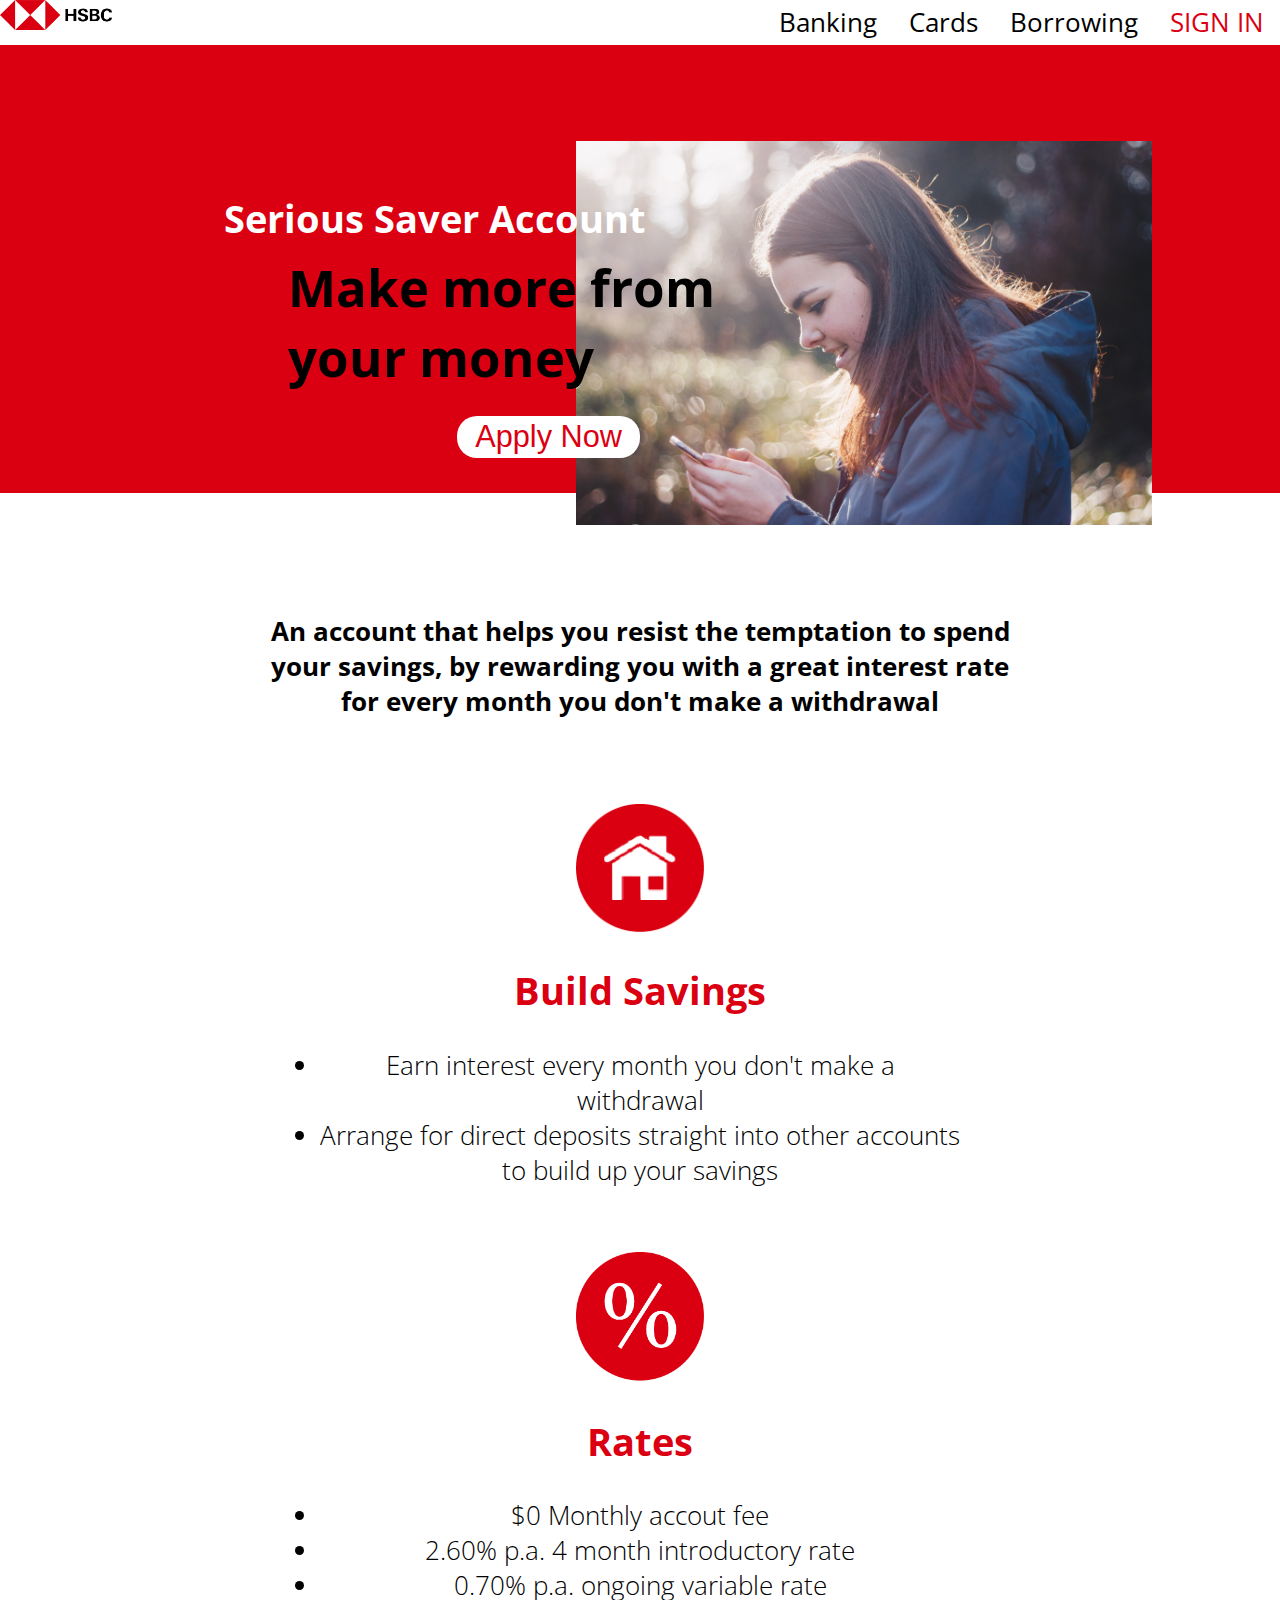
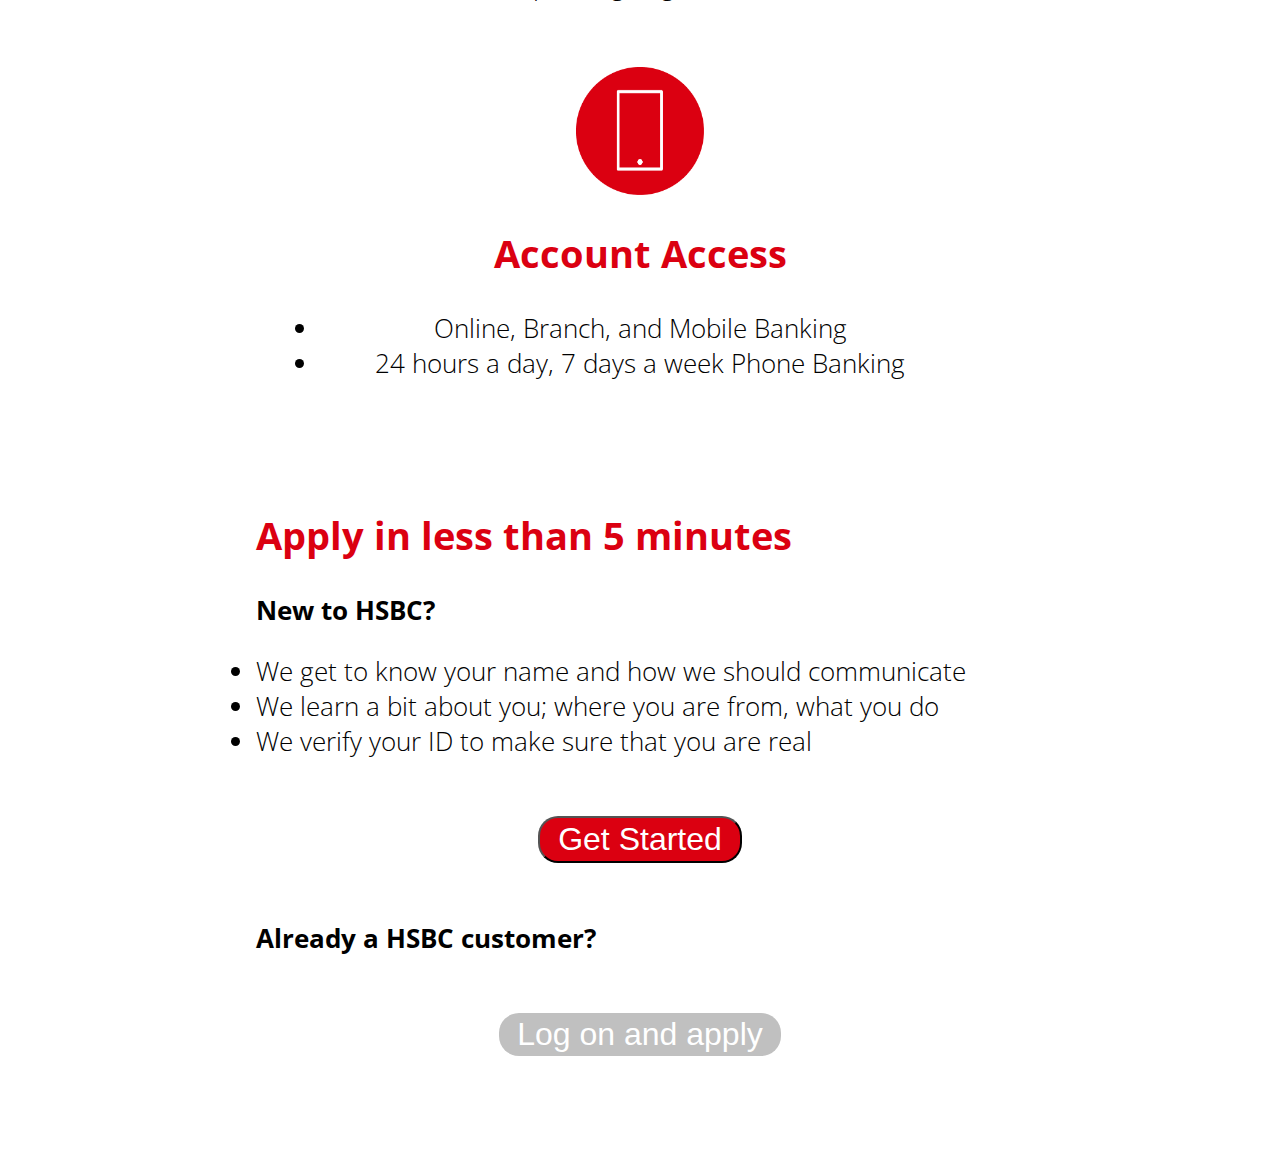
==== index.html @ 1a27d296 "update" ====
<!DOCTYPE html>
<html lang="en">

<head>
    <meta charset='UTF-8' />
    <meta name="viewport" content="width=device-width, initial scale=1.0">
    <title>HSBC Super Saver Account</title>
    <link rel="stylesheet" href="/styles.css">
</head>

<body>
    <div class="topnav" id="myTopnav">
        <img src="/Assets/Hsbc.png" style="justify-items: left; height: 30px; margin: 0px;">
        <a href="/error.html" class="active">SIGN IN</a>
        <a href="/error.html">Borrowing</a>
        <a href="/error.html">Cards</a>
        <a href="/error.html">Banking</a>
        </a>
    </div>

    <div class="red-background"></div>
    <h2 style="color: white; left: 17.5%; padding-top: 9%; position: absolute;">Serious Saver Account</h2>
    <h1 style="color: black; left: 22.5%; padding-top: 13.5%; position: absolute;">Make more from <br>your money</h1>

    <a href="/Form/name.html">
        <button class="white-cta">Apply Now</button>
    </a>

    <img src="/Assets/luke-porter-UGX2qdjdKkw-unsplash.jpg" style="width: 45%; padding-left: 45%; padding-top: 7.5%;">
    <div style="display: flex; justify-content: center; margin-top: 5%;">
        <h2 style="width: 60%; font-size: 2vw; text-align: center;">An account that helps you resist the temptation to
            spend your savings, by rewarding you with a great
            interest
            rate for every month you don't make a withdrawal</h2>
    </div>
    <div id="information">
        <img class="homepage-icon" src="/Assets/Icons/Home.png" alt="homeicon">
        <!-- <img class="homepage-icon" src="Assets/Icons/Percent.png" style="left: 45%;" alt="percenticon">
        <img class="homepage-icon" src="Assets/Icons/Phone.png" style="right: 20%;" alt="phoneicon">
    </div> -->

        <div class="icon-info">
            <h2 style="color:#db0011;">Build Savings</h2>
            <ul">
                <li>Earn interest every month you don't make a withdrawal</li>
                <li>Arrange for direct deposits straight into other accounts to build up your savings</li>
                </ul>
        </div>

        <img class="homepage-icon" src="Assets/Icons/Percent.png" alt="percenticon">
        <div class="icon-info">
            <h2 style="color:#db0011;">Rates</h2>
            <ul">
                <li>$0 Monthly accout fee</li>
                <li>2.60% p.a. 4 month introductory rate</li>
                <li>0.70% p.a. ongoing variable rate</li>
                </ul>
        </div>

        <img class="homepage-icon" src="Assets/Icons/Phone.png" alt="phoneicon">

        <div class="icon-info">
            <h2 style="color:#db0011;">Account Access</h2>
            <ul">
                <li>Online, Branch, and Mobile Banking</li>
                <li>24 hours a day, 7 days a week Phone Banking</li>
                </ul>
        </div>

        <div class="secondary-info">
            <h2 style="color:#db0011" ;>Apply in less than 5 minutes</h2>
            <h3> New to HSBC?</h3>
            <ol">
                <li> We get to know your name and how we should communicate</li>
                <li> We learn a bit about you; where you are from, what you do</li>
                <li> We verify your ID to make sure that you are real</li>
                </ol>
                <a href="/Form/name.html" style="text-decoration: none;">
                    <button class="red-cta">Get Started</button>
                </a>
                <h3> Already a HSBC customer?</h3>
                <a href="/error.html" style="text-decoration: none;">
                <button class="grey-cta">Log on and apply</button>
                </a>
        </div>
    </div>

</body>
<html>
---- styles.css ----
@import url('https://fonts.googleapis.com/css?family=Open+Sans:300,400,600&display=swap');

/*Responsive Resize */

* {
    transition: 0.3s;
}

p {
    font-family: 'Open Sans', sans-serif;
    font-weight: lighter;
}

li {
    font-family: 'Open Sans', sans-serif;
    font-weight: lighter;
    font-size: 2vw;
}

h1,
h2,
h3,
h4 {
    font-family: 'Open Sans', sans-serif;
}

h1 {
    font-size: 4vw;
}

h2 {
    font-size: 3vw;
}

h3 {
    font-size: 2vw;
}

html {
    padding: 0px;
    margin: 0px 0px 0px 0px;
    border: 0px;
}

div {
    padding: 0px;
    margin: 0px 0px 0px 0px;
    border: 0px;
}

body {
    padding: 0px;
    margin: 0px 0px 0px 0px;
    border: 0px;
}

/* @media only screen and (min-width: 600px) {
    h2 {
        font-size: 2vw;
    }
} */

/* NAVBAR STYLES*/
.topnav {
    background-color: white;
    overflow: hidden;
}

.topnav a {
    float: right;
    font-family: 'Open Sans';
    display: block;
    color: black;
    text-align: center;
    padding: 5px 16px;
    text-decoration: none;
    font-size: 2vw;
}

.topnav a:hover {
    background-color: #ddd;
    color: black;
}

.topnav .active {
    color: #db0011;
}

/* RED BACKGROUND STYLES*/

.red-background {
    background-color: #db0011;
    position: absolute;
    z-index: -1;
    padding-left: 100%;
    padding-top: 35%;

}

/* BUTTONs STYLING*/

.white-cta {
    background-color: white;
    border: none;
    color: #db0011;
    padding: 3px 18px;
    text-align: center;
    text-decoration: none;
    font-size: 2.4vw;
    display: inline-block;
    /* margin: 4px 2px; */
    cursor: pointer;
    border-radius: 20px;
    z-index: 0;
    position: absolute;
    right: 50%;
    margin-top: 29%;
    transition: 0.3s;
}

.white-cta:hover {
    background-color: rgb(255, 255, 255);
    color: #f1868f;
}

.red-cta {
    background-color: #db0011;
    color: white;
    padding: 3px 18px;
    text-align: center;
    font-size: 2.5vw;
    /* margin: 4px 2px; */
    cursor: pointer;
    border-radius: 20px;
    z-index: 0;
    display: block;
    margin: auto;
    margin-top: 7.5%;
    margin-bottom: 7.5%;
    transition: 0.3s;
}

.red-cta:hover {
    background-color: #f1868f;

}

.grey-cta {
    background-color: #c0c0c0;
    color: white;
    padding: 3px 18px;
    border: none;
    text-align: center;
    font-size: 2.5vw;
    /* margin: 4px 2px; */
    cursor: pointer;
    border-radius: 20px;
    z-index: 0;
    display: block;
    margin: auto;
    margin-top: 7.5%;
    margin-bottom: 15%;
    transition: 0.3s;
}

.grey-cta:hover {
    background-color: rgb(226, 226, 226);

}

/* HOMEPAGE icon styliing*/

.homepage-icon {
    position: relative;
    margin-top: 5%;
    width: 10%;
    display: block;
    margin-left: auto;
    margin-right: auto;
}


/* Build Savings*/

.icon-info {
    width: 50%;
    margin-left: auto;
    margin-right: auto;
    text-align: center;
}

.secondary-info {
    margin-top: 10%;
    width: 60%;
    margin-left: auto;
    margin-right: auto;
    text-align: left;
}
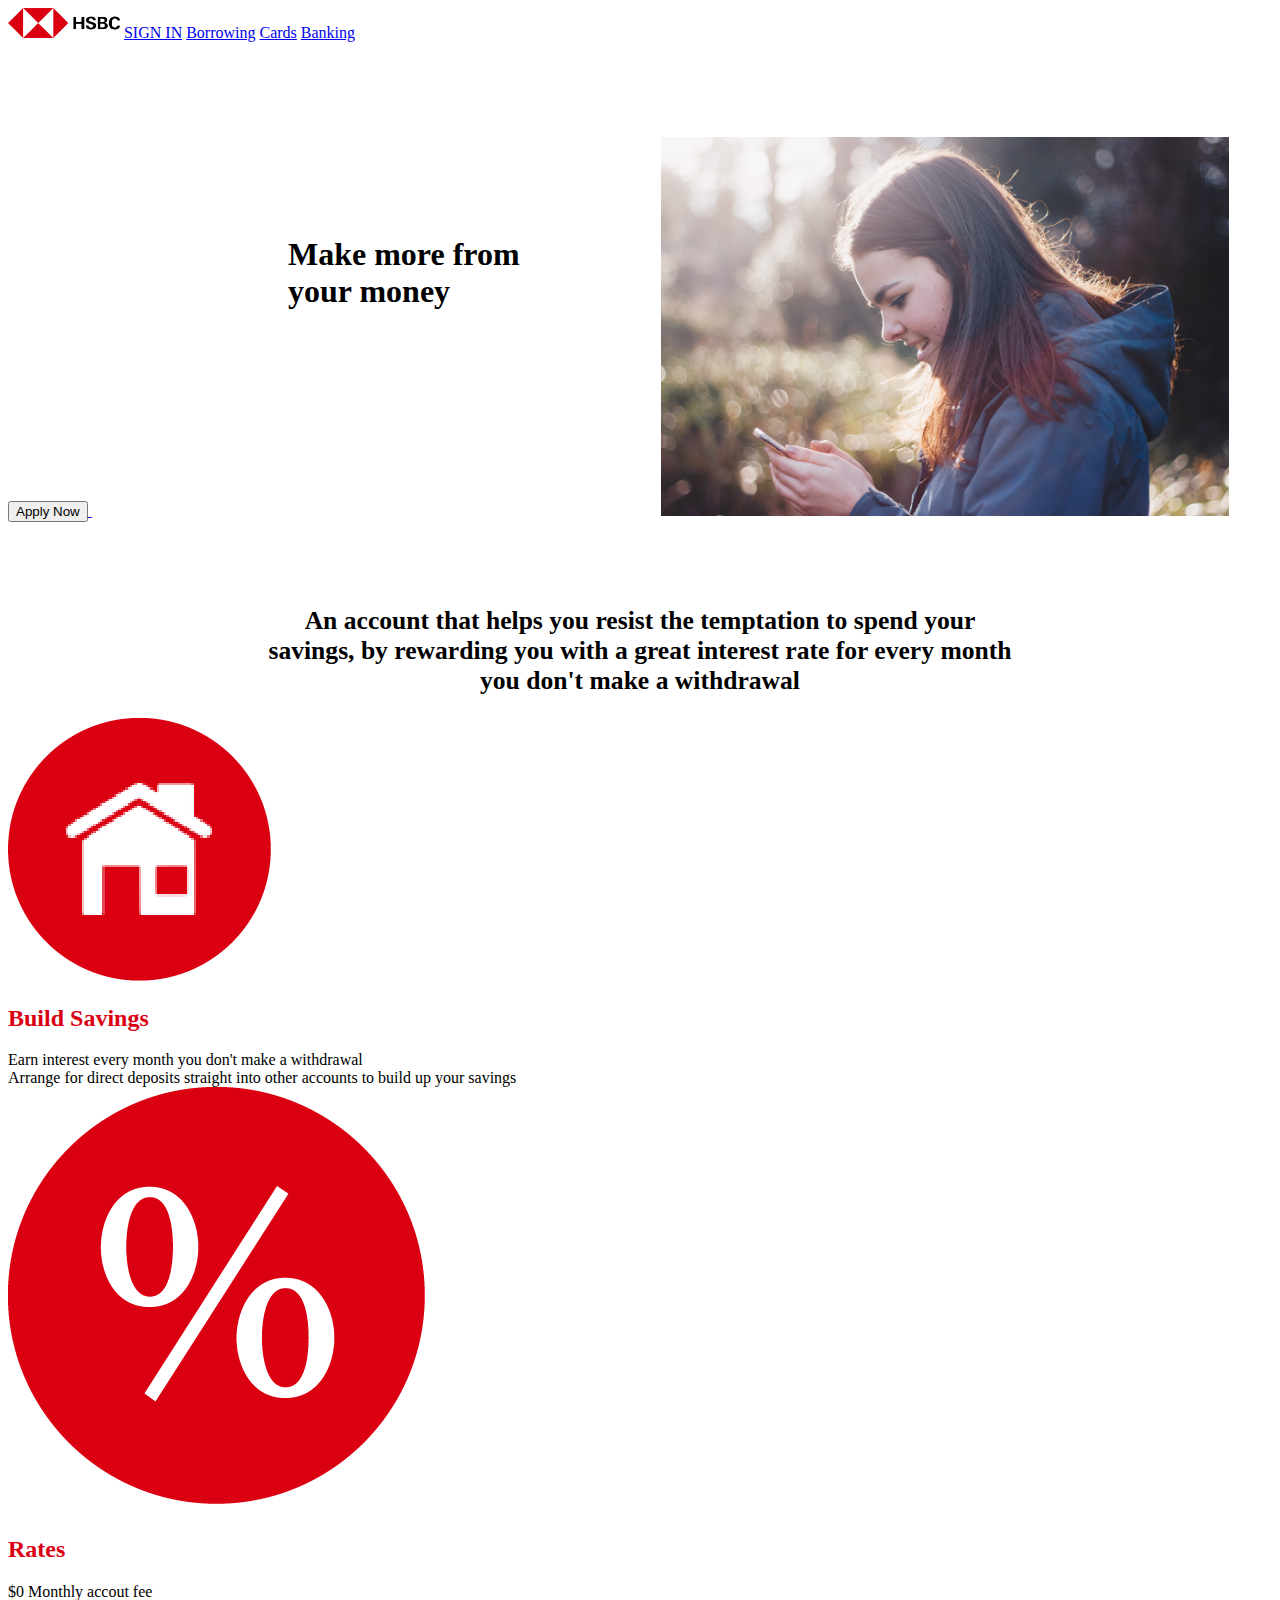
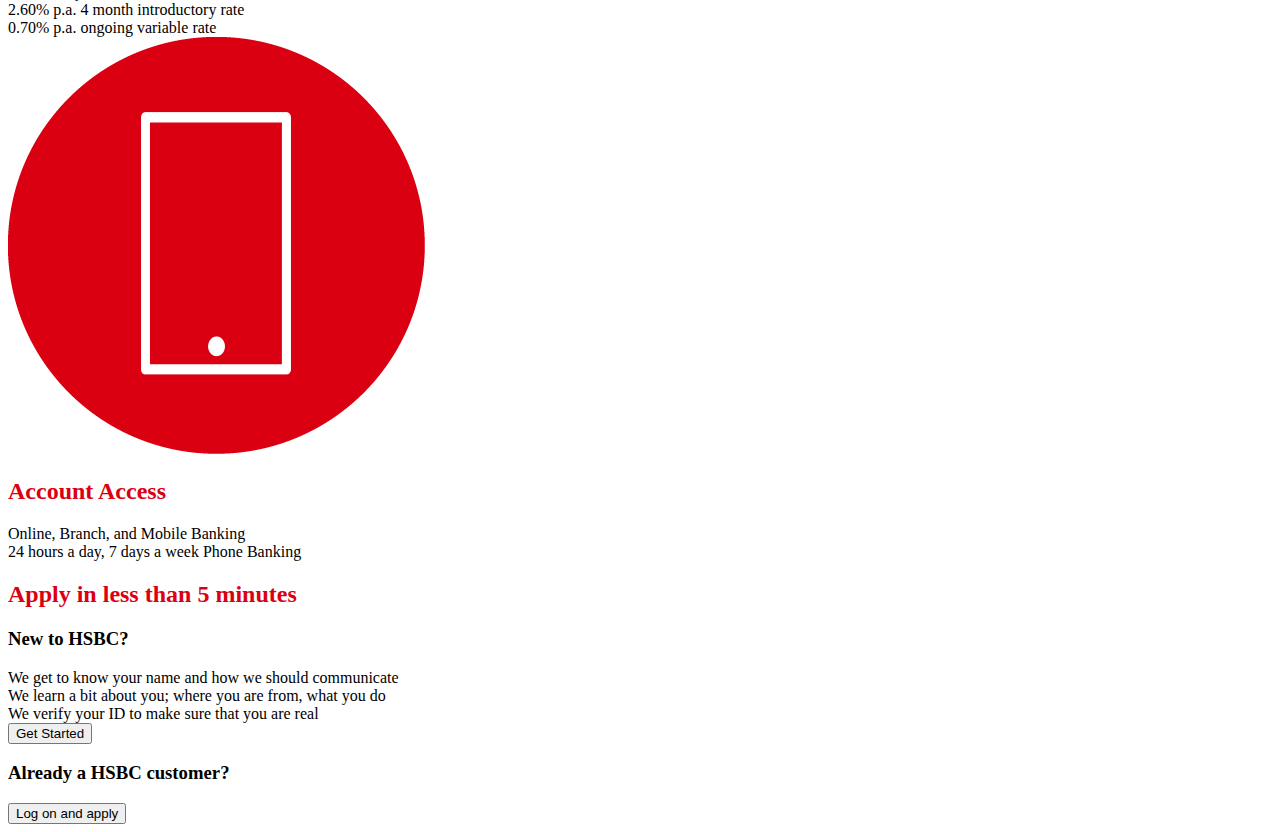
==== commit e768c1f4: "Update index.html" ====
--- a/index.html
+++ b/index.html
@@ -5,7 +5,7 @@
     <meta charset='UTF-8' />
     <meta name="viewport" content="width=device-width, initial scale=1.0">
     <title>HSBC Super Saver Account</title>
-    <link rel="stylesheet" href="/styles.css">
+    <link rel="stylesheet" href="/deco1016-website-atho2835/styles.css">
 </head>
 
 <body>
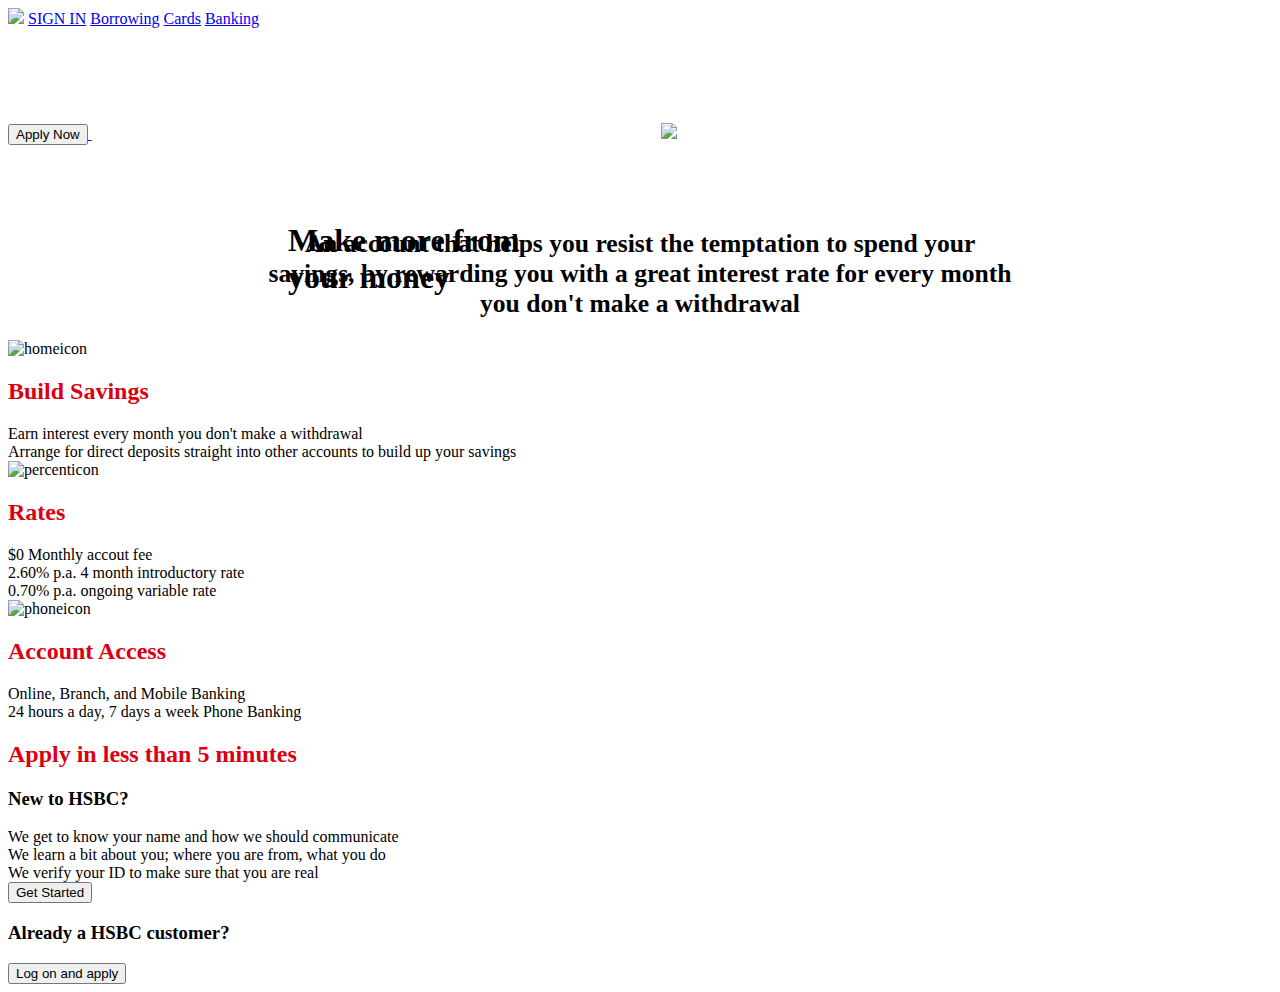
==== commit df1bdb8d: "Update index.html" ====
--- a/index.html
+++ b/index.html
@@ -10,7 +10,7 @@
 
 <body>
     <div class="topnav" id="myTopnav">
-        <img src="/Assets/Hsbc.png" style="justify-items: left; height: 30px; margin: 0px;">
+        <img src="/deco1016-website-atho2835/Assets/Hsbc.png" style="justify-items: left; height: 30px; margin: 0px;">
         <a href="/error.html" class="active">SIGN IN</a>
         <a href="/error.html">Borrowing</a>
         <a href="/error.html">Cards</a>
@@ -22,11 +22,11 @@
     <h2 style="color: white; left: 17.5%; padding-top: 9%; position: absolute;">Serious Saver Account</h2>
     <h1 style="color: black; left: 22.5%; padding-top: 13.5%; position: absolute;">Make more from <br>your money</h1>
 
-    <a href="/Form/name.html">
+    <a href="/deco1016-website-atho2835/Form/name.html">
         <button class="white-cta">Apply Now</button>
     </a>
 
-    <img src="/Assets/luke-porter-UGX2qdjdKkw-unsplash.jpg" style="width: 45%; padding-left: 45%; padding-top: 7.5%;">
+    <img src="/deco1016-website-atho2835/Assets/luke-porter-UGX2qdjdKkw-unsplash.jpg" style="width: 45%; padding-left: 45%; padding-top: 7.5%;">
     <div style="display: flex; justify-content: center; margin-top: 5%;">
         <h2 style="width: 60%; font-size: 2vw; text-align: center;">An account that helps you resist the temptation to
             spend your savings, by rewarding you with a great
@@ -34,7 +34,7 @@
             rate for every month you don't make a withdrawal</h2>
     </div>
     <div id="information">
-        <img class="homepage-icon" src="/Assets/Icons/Home.png" alt="homeicon">
+        <img class="homepage-icon" src="/deco1016-website-atho2835/Assets/Icons/Home.png" alt="homeicon">
         <!-- <img class="homepage-icon" src="Assets/Icons/Percent.png" style="left: 45%;" alt="percenticon">
         <img class="homepage-icon" src="Assets/Icons/Phone.png" style="right: 20%;" alt="phoneicon">
     </div> -->
@@ -47,7 +47,7 @@
                 </ul>
         </div>
 
-        <img class="homepage-icon" src="Assets/Icons/Percent.png" alt="percenticon">
+        <img class="homepage-icon" src="/deco1016-website-atho2835Assets/Icons/Percent.png" alt="percenticon">
         <div class="icon-info">
             <h2 style="color:#db0011;">Rates</h2>
             <ul">
@@ -57,7 +57,7 @@
                 </ul>
         </div>
 
-        <img class="homepage-icon" src="Assets/Icons/Phone.png" alt="phoneicon">
+        <img class="homepage-icon" src="/deco1016-website-atho2835Assets/Icons/Phone.png" alt="phoneicon">
 
         <div class="icon-info">
             <h2 style="color:#db0011;">Account Access</h2>
@@ -75,11 +75,11 @@
                 <li> We learn a bit about you; where you are from, what you do</li>
                 <li> We verify your ID to make sure that you are real</li>
                 </ol>
-                <a href="/Form/name.html" style="text-decoration: none;">
+                <a href="/deco1016-website-atho2835/Form/name.html" style="text-decoration: none;">
                     <button class="red-cta">Get Started</button>
                 </a>
                 <h3> Already a HSBC customer?</h3>
-                <a href="/error.html" style="text-decoration: none;">
+                <a href="/deco1016-website-atho2835/error.html" style="text-decoration: none;">
                 <button class="grey-cta">Log on and apply</button>
                 </a>
         </div>
